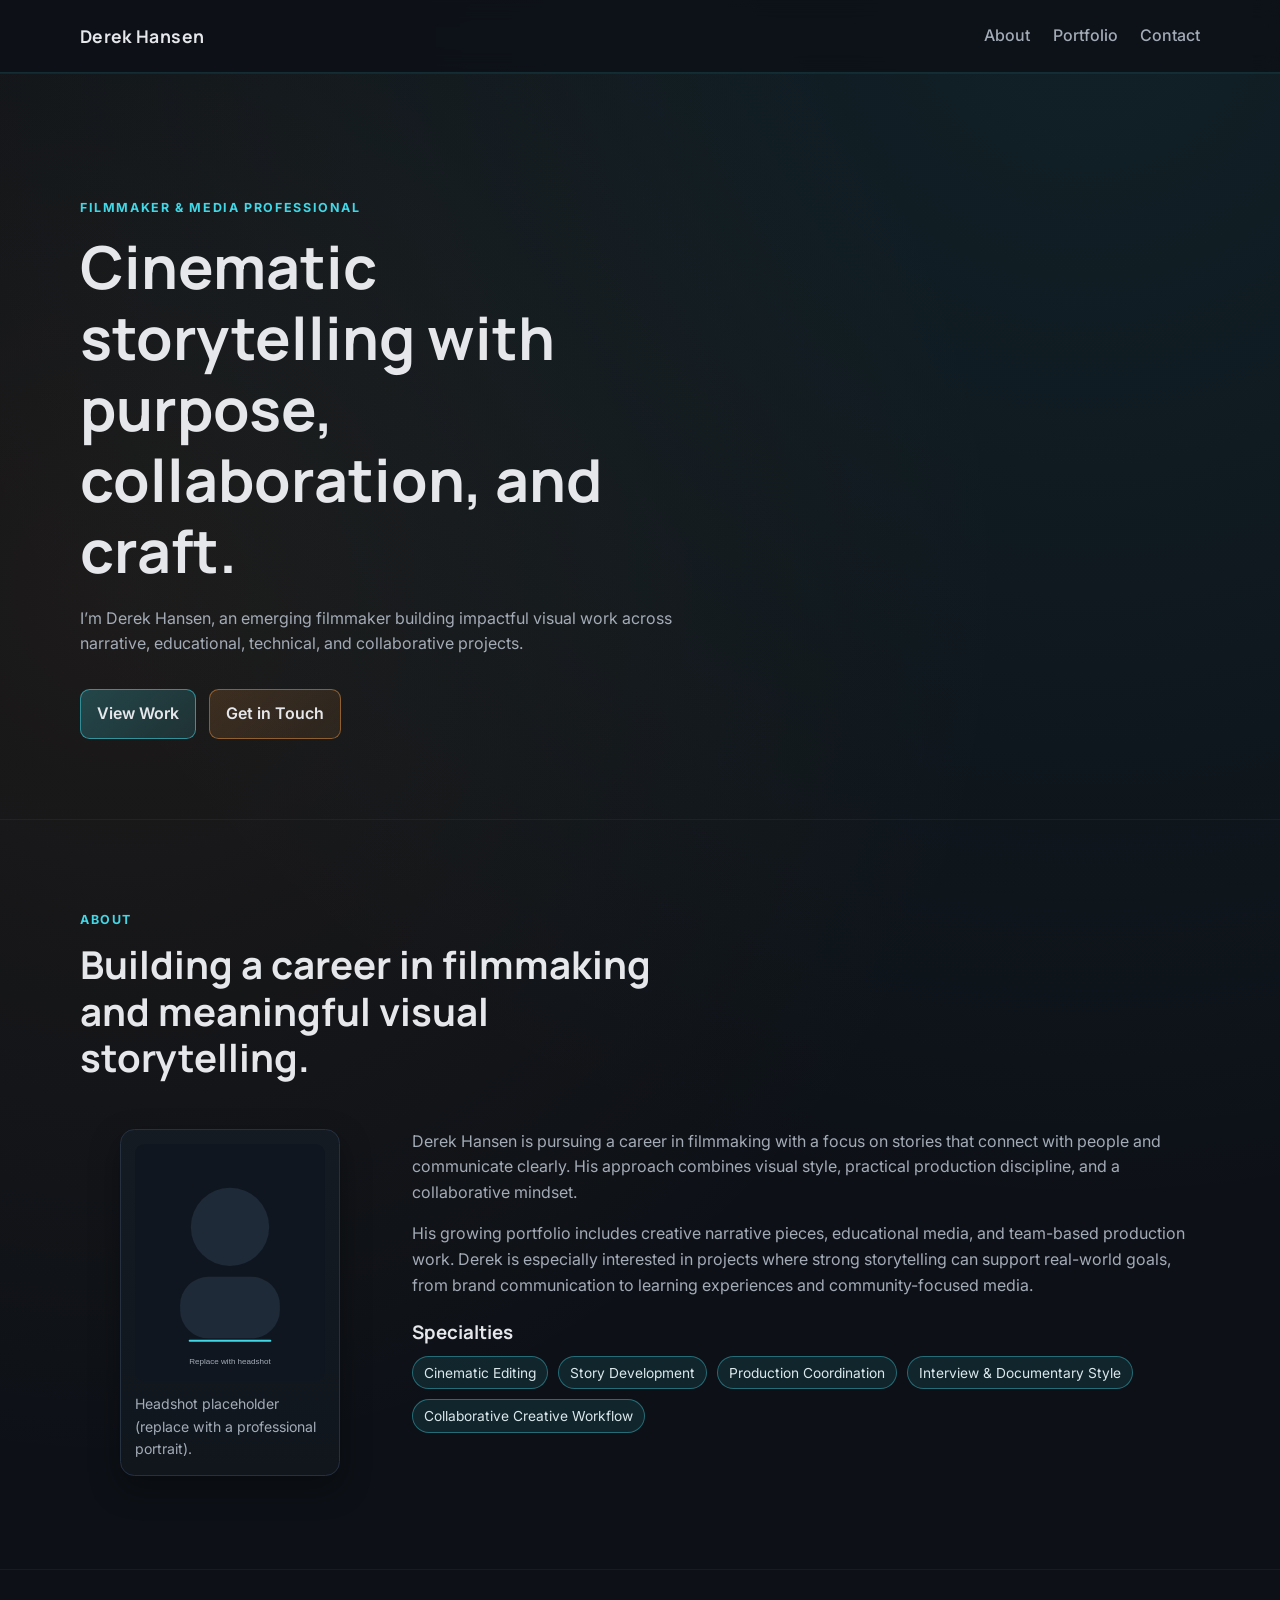
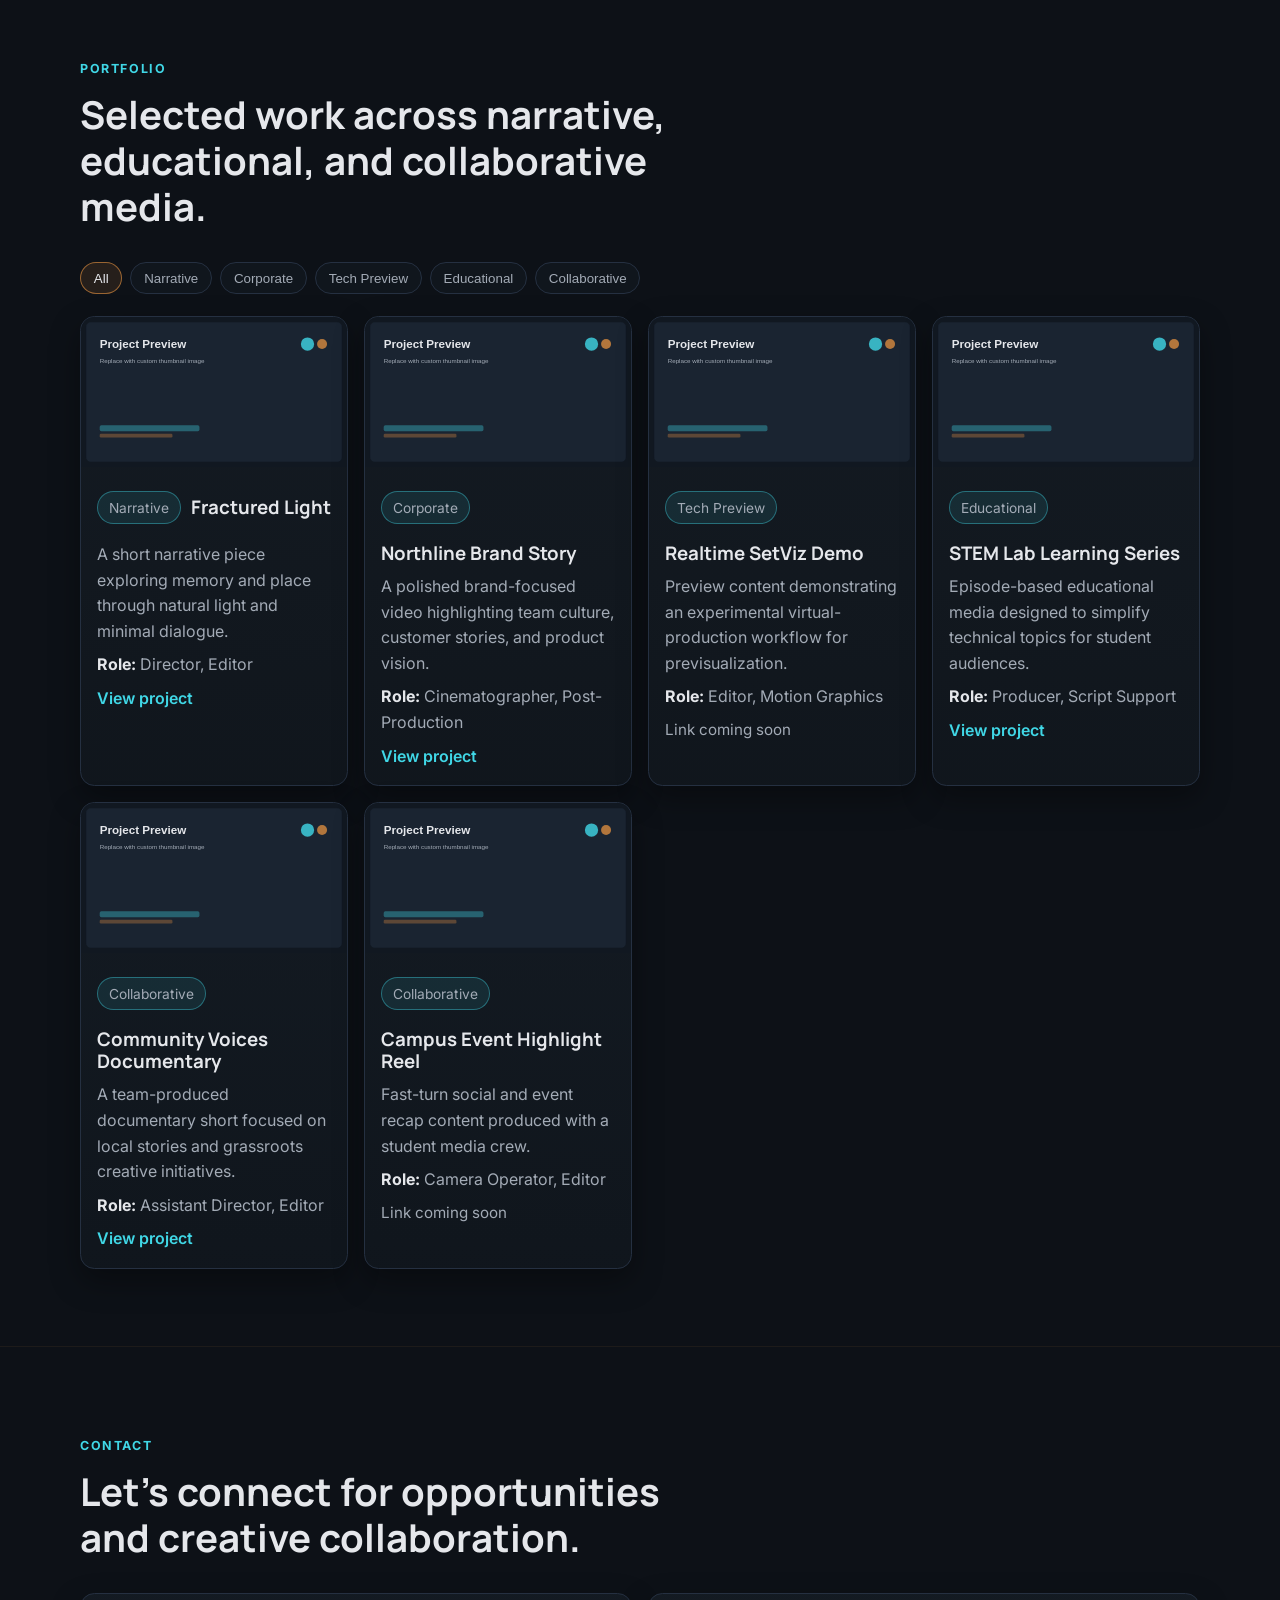
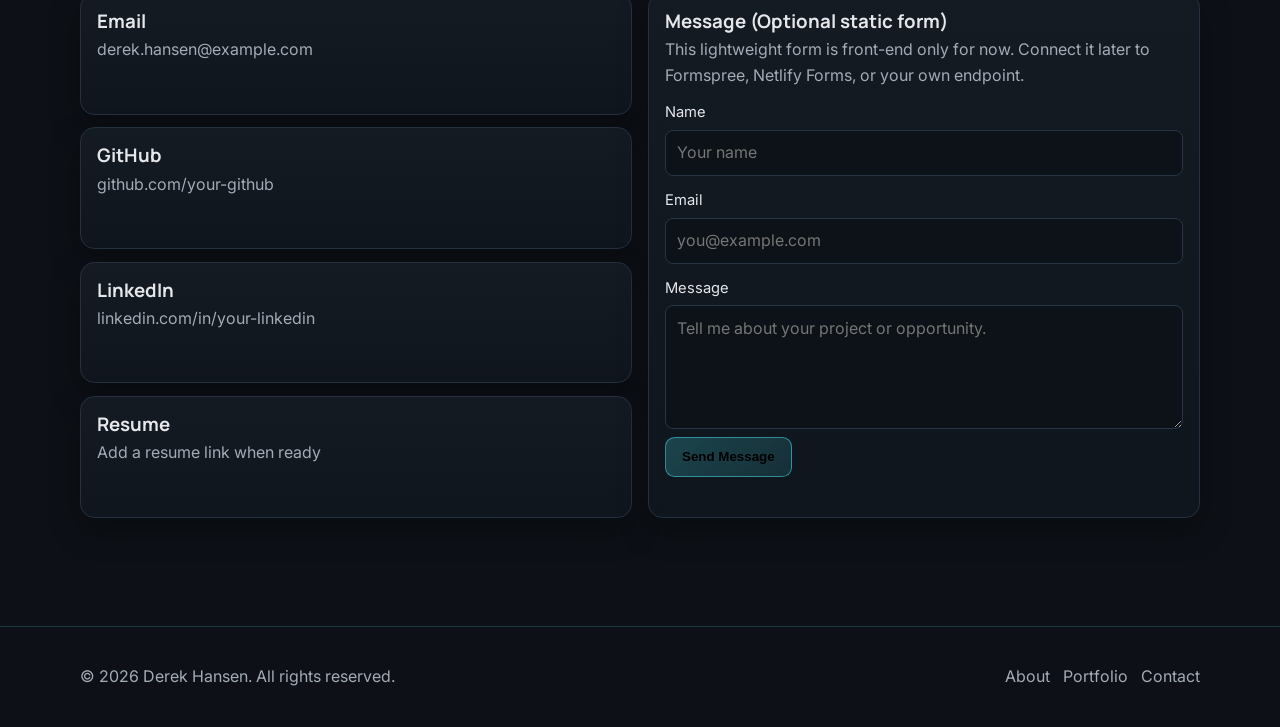
==== index.html @ 721d7e89 "Build first-version cinematic portfolio site for Derek Hansen" ====
<!DOCTYPE html>
<html lang="en">
  <head>
    <meta charset="UTF-8" />
    <meta name="viewport" content="width=device-width, initial-scale=1.0" />
    <meta
      name="description"
      content="Derek Hansen | Filmmaker portfolio featuring narrative, corporate, educational, and collaborative media projects."
    />
    <title>Derek Hansen | Portfolio</title>
    <link rel="preconnect" href="https://fonts.googleapis.com" />
    <link rel="preconnect" href="https://fonts.gstatic.com" crossorigin />
    <link
      href="https://fonts.googleapis.com/css2?family=Inter:wght@400;500;600;700&family=Manrope:wght@600;700;800&display=swap"
      rel="stylesheet"
    />
    <link rel="stylesheet" href="assets/css/styles.css" />
  </head>
  <body>
    <header class="site-header" id="top">
      <div class="container nav-wrap">
        <a href="#top" class="brand" aria-label="Derek Hansen home">Derek Hansen</a>
        <button class="nav-toggle" aria-expanded="false" aria-controls="site-nav" aria-label="Toggle menu">
          <span></span><span></span><span></span>
        </button>
        <nav id="site-nav" class="site-nav" aria-label="Main navigation">
          <a href="#about">About</a>
          <a href="#portfolio">Portfolio</a>
          <a href="#contact">Contact</a>
        </nav>
      </div>
    </header>

    <main>
      <section class="hero section-divider">
        <div class="container hero-content reveal">
          <p class="eyebrow">Filmmaker & Media Professional</p>
          <h1>Cinematic storytelling with purpose, collaboration, and craft.</h1>
          <p class="hero-copy">
            I’m Derek Hansen, an emerging filmmaker building impactful visual work across narrative, educational,
            technical, and collaborative projects.
          </p>
          <div class="hero-actions">
            <a href="#portfolio" class="btn btn-primary">View Work</a>
            <a href="#contact" class="btn btn-secondary">Get in Touch</a>
          </div>
        </div>
      </section>

      <section id="about" class="about section-divider">
        <div class="container reveal">
          <div class="section-heading">
            <p class="eyebrow">About</p>
            <h2>Building a career in filmmaking and meaningful visual storytelling.</h2>
          </div>

          <div class="about-grid">
            <figure class="profile-card">
              <img src="assets/images/derek-placeholder.svg" alt="Placeholder profile image for Derek Hansen" />
              <figcaption>Headshot placeholder (replace with a professional portrait).</figcaption>
            </figure>

            <div class="about-content">
              <p>
                Derek Hansen is pursuing a career in filmmaking with a focus on stories that connect with people and
                communicate clearly. His approach combines visual style, practical production discipline, and a
                collaborative mindset.
              </p>
              <p>
                His growing portfolio includes creative narrative pieces, educational media, and team-based production
                work. Derek is especially interested in projects where strong storytelling can support real-world goals,
                from brand communication to learning experiences and community-focused media.
              </p>

              <div class="skills-block">
                <h3>Specialties</h3>
                <ul class="skills-list">
                  <li>Cinematic Editing</li>
                  <li>Story Development</li>
                  <li>Production Coordination</li>
                  <li>Interview & Documentary Style</li>
                  <li>Collaborative Creative Workflow</li>
                </ul>
              </div>
            </div>
          </div>
        </div>
      </section>

      <section id="portfolio" class="portfolio section-divider">
        <div class="container reveal">
          <div class="section-heading">
            <p class="eyebrow">Portfolio</p>
            <h2>Selected work across narrative, educational, and collaborative media.</h2>
          </div>

          <div class="filter-bar" role="toolbar" aria-label="Portfolio filters">
            <button class="filter-btn is-active" data-filter="all">All</button>
            <button class="filter-btn" data-filter="Narrative">Narrative</button>
            <button class="filter-btn" data-filter="Corporate">Corporate</button>
            <button class="filter-btn" data-filter="Tech Preview">Tech Preview</button>
            <button class="filter-btn" data-filter="Educational">Educational</button>
            <button class="filter-btn" data-filter="Collaborative">Collaborative</button>
          </div>

          <div id="portfolio-grid" class="portfolio-grid" aria-live="polite"></div>
        </div>
      </section>

      <section id="contact" class="contact section-divider">
        <div class="container reveal">
          <div class="section-heading">
            <p class="eyebrow">Contact</p>
            <h2>Let’s connect for opportunities and creative collaboration.</h2>
          </div>

          <div class="contact-layout">
            <div class="contact-cards">
              <a href="mailto:derek.hansen@example.com" class="contact-card">
                <h3>Email</h3>
                <p>derek.hansen@example.com</p>
              </a>
              <a href="https://github.com/your-github" target="_blank" rel="noreferrer" class="contact-card">
                <h3>GitHub</h3>
                <p>github.com/your-github</p>
              </a>
              <a href="https://www.linkedin.com/in/your-linkedin" target="_blank" rel="noreferrer" class="contact-card">
                <h3>LinkedIn</h3>
                <p>linkedin.com/in/your-linkedin</p>
              </a>
              <a href="#" class="contact-card" aria-disabled="true">
                <h3>Resume</h3>
                <p>Add a resume link when ready</p>
              </a>
            </div>

            <form class="contact-form" id="contact-form" novalidate>
              <h3>Message (Optional static form)</h3>
              <p>
                This lightweight form is front-end only for now. Connect it later to Formspree, Netlify Forms, or your
                own endpoint.
              </p>

              <label for="name">Name</label>
              <input type="text" id="name" name="name" placeholder="Your name" />

              <label for="email">Email</label>
              <input type="email" id="email" name="email" placeholder="you@example.com" />

              <label for="message">Message</label>
              <textarea id="message" name="message" rows="4" placeholder="Tell me about your project or opportunity."></textarea>

              <button type="submit" class="btn btn-primary">Send Message</button>
              <p id="form-feedback" class="form-feedback" role="status" aria-live="polite"></p>
            </form>
          </div>
        </div>
      </section>
    </main>

    <footer class="site-footer">
      <div class="container footer-wrap">
        <p>© <span id="year"></span> Derek Hansen. All rights reserved.</p>
        <div class="footer-links">
          <a href="#about">About</a>
          <a href="#portfolio">Portfolio</a>
          <a href="#contact">Contact</a>
        </div>
      </div>
    </footer>

    <script src="assets/js/portfolio-data.js"></script>
    <script src="assets/js/main.js"></script>
  </body>
</html>
---- assets/css/styles.css ----
:root {
  --bg: #0d1117;
  --panel: #141b23;
  --panel-soft: #10161d;
  --text: #e5e7eb;
  --muted: #a3abb6;
  --cyan: #40d7e6;
  --orange: #d98b3f;
  --border: #253041;
  --shadow: 0 12px 30px rgba(0, 0, 0, 0.35);
}

* {
  box-sizing: border-box;
}

html {
  scroll-behavior: smooth;
}

body {
  margin: 0;
  font-family: Inter, system-ui, -apple-system, sans-serif;
  color: var(--text);
  background:
    radial-gradient(circle at 85% 0%, rgba(64, 215, 230, 0.08), transparent 30%),
    radial-gradient(circle at 10% 15%, rgba(217, 139, 63, 0.08), transparent 25%),
    var(--bg);
  line-height: 1.6;
}

a {
  color: inherit;
  text-decoration: none;
}

img {
  max-width: 100%;
  display: block;
}

.container {
  width: min(1120px, 92%);
  margin: 0 auto;
}

.site-header {
  position: sticky;
  top: 0;
  z-index: 999;
  background: rgba(13, 17, 23, 0.88);
  backdrop-filter: blur(10px);
  border-bottom: 1px solid rgba(64, 215, 230, 0.14);
}

.nav-wrap {
  min-height: 72px;
  display: flex;
  align-items: center;
  justify-content: space-between;
}

.brand {
  font-family: Manrope, Inter, sans-serif;
  font-size: 1.1rem;
  font-weight: 700;
  letter-spacing: 0.02em;
}

.site-nav {
  display: flex;
  gap: 1.4rem;
}

.site-nav a {
  color: var(--muted);
  font-weight: 500;
  transition: color 0.2s ease;
}

.site-nav a:hover,
.site-nav a:focus-visible {
  color: var(--cyan);
}

.nav-toggle {
  display: none;
  background: transparent;
  border: 0;
  padding: 0.2rem;
}

.nav-toggle span {
  display: block;
  width: 24px;
  height: 2px;
  background: var(--text);
  margin: 4px 0;
}

.section-divider {
  border-top: 1px solid rgba(217, 139, 63, 0.08);
}

.hero {
  padding: 7rem 0 5rem;
}

.eyebrow {
  text-transform: uppercase;
  letter-spacing: 0.13em;
  font-size: 0.78rem;
  color: var(--cyan);
  margin-bottom: 0.8rem;
  font-weight: 700;
}

h1,
h2,
h3 {
  font-family: Manrope, Inter, sans-serif;
  line-height: 1.2;
  margin: 0;
}

h1 {
  max-width: 16ch;
  font-size: clamp(2rem, 5.6vw, 3.7rem);
}

h2 {
  max-width: 24ch;
  font-size: clamp(1.6rem, 3.4vw, 2.4rem);
}

.hero-copy {
  color: var(--muted);
  max-width: 60ch;
  margin: 1.2rem 0 2rem;
}

.hero-actions,
.footer-links {
  display: flex;
  gap: 0.8rem;
  flex-wrap: wrap;
}

.btn {
  display: inline-flex;
  align-items: center;
  justify-content: center;
  padding: 0.72rem 1rem;
  border-radius: 0.6rem;
  border: 1px solid transparent;
  transition: transform 0.2s ease, background-color 0.2s ease;
  font-weight: 600;
}

.btn:hover {
  transform: translateY(-1px);
}

.btn-primary {
  background: linear-gradient(135deg, rgba(64, 215, 230, 0.24), rgba(64, 215, 230, 0.13));
  border-color: rgba(64, 215, 230, 0.55);
}

.btn-secondary {
  background: linear-gradient(135deg, rgba(217, 139, 63, 0.18), rgba(217, 139, 63, 0.1));
  border-color: rgba(217, 139, 63, 0.55);
}

section {
  padding: 4.8rem 0;
}

.section-heading {
  margin-bottom: 2rem;
}

.about-grid {
  display: grid;
  grid-template-columns: minmax(220px, 300px) 1fr;
  gap: 2rem;
}

.profile-card,
.portfolio-card,
.contact-card,
.contact-form {
  background: linear-gradient(180deg, rgba(20, 27, 35, 0.95), rgba(16, 22, 29, 0.95));
  border: 1px solid var(--border);
  border-radius: 0.9rem;
  box-shadow: var(--shadow);
}

.profile-card {
  padding: 0.9rem;
}

.profile-card img {
  border-radius: 0.6rem;
}

.profile-card figcaption {
  color: var(--muted);
  font-size: 0.88rem;
  margin-top: 0.8rem;
}

.about-content p {
  color: var(--muted);
}

.skills-block {
  margin-top: 1.4rem;
}

.skills-list {
  list-style: none;
  padding: 0;
  margin: 0.8rem 0 0;
  display: flex;
  flex-wrap: wrap;
  gap: 0.6rem;
}

.skills-list li,
.category-tag {
  font-size: 0.86rem;
  color: #dbe8eb;
  border: 1px solid rgba(64, 215, 230, 0.4);
  background: rgba(64, 215, 230, 0.1);
  border-radius: 999px;
  padding: 0.3rem 0.7rem;
}

.filter-bar {
  margin: 1.2rem 0 1.4rem;
  display: flex;
  gap: 0.5rem;
  flex-wrap: wrap;
}

.filter-btn {
  border: 1px solid var(--border);
  background: var(--panel-soft);
  color: var(--muted);
  border-radius: 999px;
  padding: 0.45rem 0.8rem;
  cursor: pointer;
}

.filter-btn.is-active,
.filter-btn:hover {
  color: var(--text);
  border-color: rgba(217, 139, 63, 0.65);
  background: rgba(217, 139, 63, 0.12);
}

.portfolio-grid {
  display: grid;
  grid-template-columns: repeat(auto-fit, minmax(250px, 1fr));
  gap: 1rem;
}

.portfolio-card {
  overflow: hidden;
  transition: border-color 0.2s ease, transform 0.2s ease;
}

.portfolio-card:hover {
  border-color: rgba(64, 215, 230, 0.55);
  transform: translateY(-3px);
}

.card-content {
  padding: 1rem;
}

.card-top {
  display: flex;
  gap: 0.6rem;
  align-items: center;
  flex-wrap: wrap;
  margin-bottom: 0.6rem;
}

.card-content p {
  color: var(--muted);
  margin: 0.5rem 0;
}

.roles strong {
  color: var(--text);
}

.card-link {
  color: var(--cyan);
  font-weight: 600;
}

.card-link:hover {
  color: var(--orange);
}

.muted {
  color: #8f98a5;
  font-size: 0.95rem;
}

.contact-layout {
  display: grid;
  grid-template-columns: 1fr 1fr;
  gap: 1rem;
}

.contact-cards {
  display: grid;
  gap: 0.8rem;
}

.contact-card {
  padding: 1rem;
}

.contact-card:hover {
  border-color: rgba(64, 215, 230, 0.45);
}

.contact-card p,
.contact-form p {
  margin: 0.3rem 0 0;
  color: var(--muted);
}

.contact-form {
  padding: 1rem;
}

label {
  display: block;
  margin-top: 0.8rem;
  font-size: 0.92rem;
}

input,
textarea {
  width: 100%;
  background: #0c1218;
  border: 1px solid #283446;
  color: var(--text);
  border-radius: 0.5rem;
  padding: 0.6rem 0.7rem;
  margin-top: 0.3rem;
  font: inherit;
}

input:focus,
textarea:focus {
  outline: 2px solid rgba(64, 215, 230, 0.45);
  border-color: transparent;
}

.form-feedback {
  color: var(--cyan);
  margin-top: 0.8rem;
  min-height: 1.2rem;
}

.site-footer {
  border-top: 1px solid rgba(64, 215, 230, 0.2);
  padding: 1.3rem 0;
  margin-top: 2rem;
}

.footer-wrap {
  display: flex;
  justify-content: space-between;
  gap: 1rem;
  align-items: center;
  flex-wrap: wrap;
}

.footer-wrap p,
.footer-links a {
  color: var(--muted);
}

.footer-links a:hover {
  color: var(--orange);
}

.reveal {
  opacity: 0;
  transform: translateY(10px);
  transition: opacity 0.6s ease, transform 0.6s ease;
}

.reveal.is-visible {
  opacity: 1;
  transform: translateY(0);
}

@media (max-width: 860px) {
  .about-grid,
  .contact-layout {
    grid-template-columns: 1fr;
  }

  .site-nav {
    position: absolute;
    top: 72px;
    right: 0;
    width: min(240px, 72vw);
    background: rgba(16, 22, 29, 0.98);
    border-left: 1px solid var(--border);
    border-bottom: 1px solid var(--border);
    padding: 1rem;
    flex-direction: column;
    transform: scaleY(0);
    transform-origin: top;
    opacity: 0;
    pointer-events: none;
    transition: transform 0.2s ease, opacity 0.2s ease;
  }

  .site-nav.open {
    transform: scaleY(1);
    opacity: 1;
    pointer-events: auto;
  }

  .nav-toggle {
    display: block;
  }
}
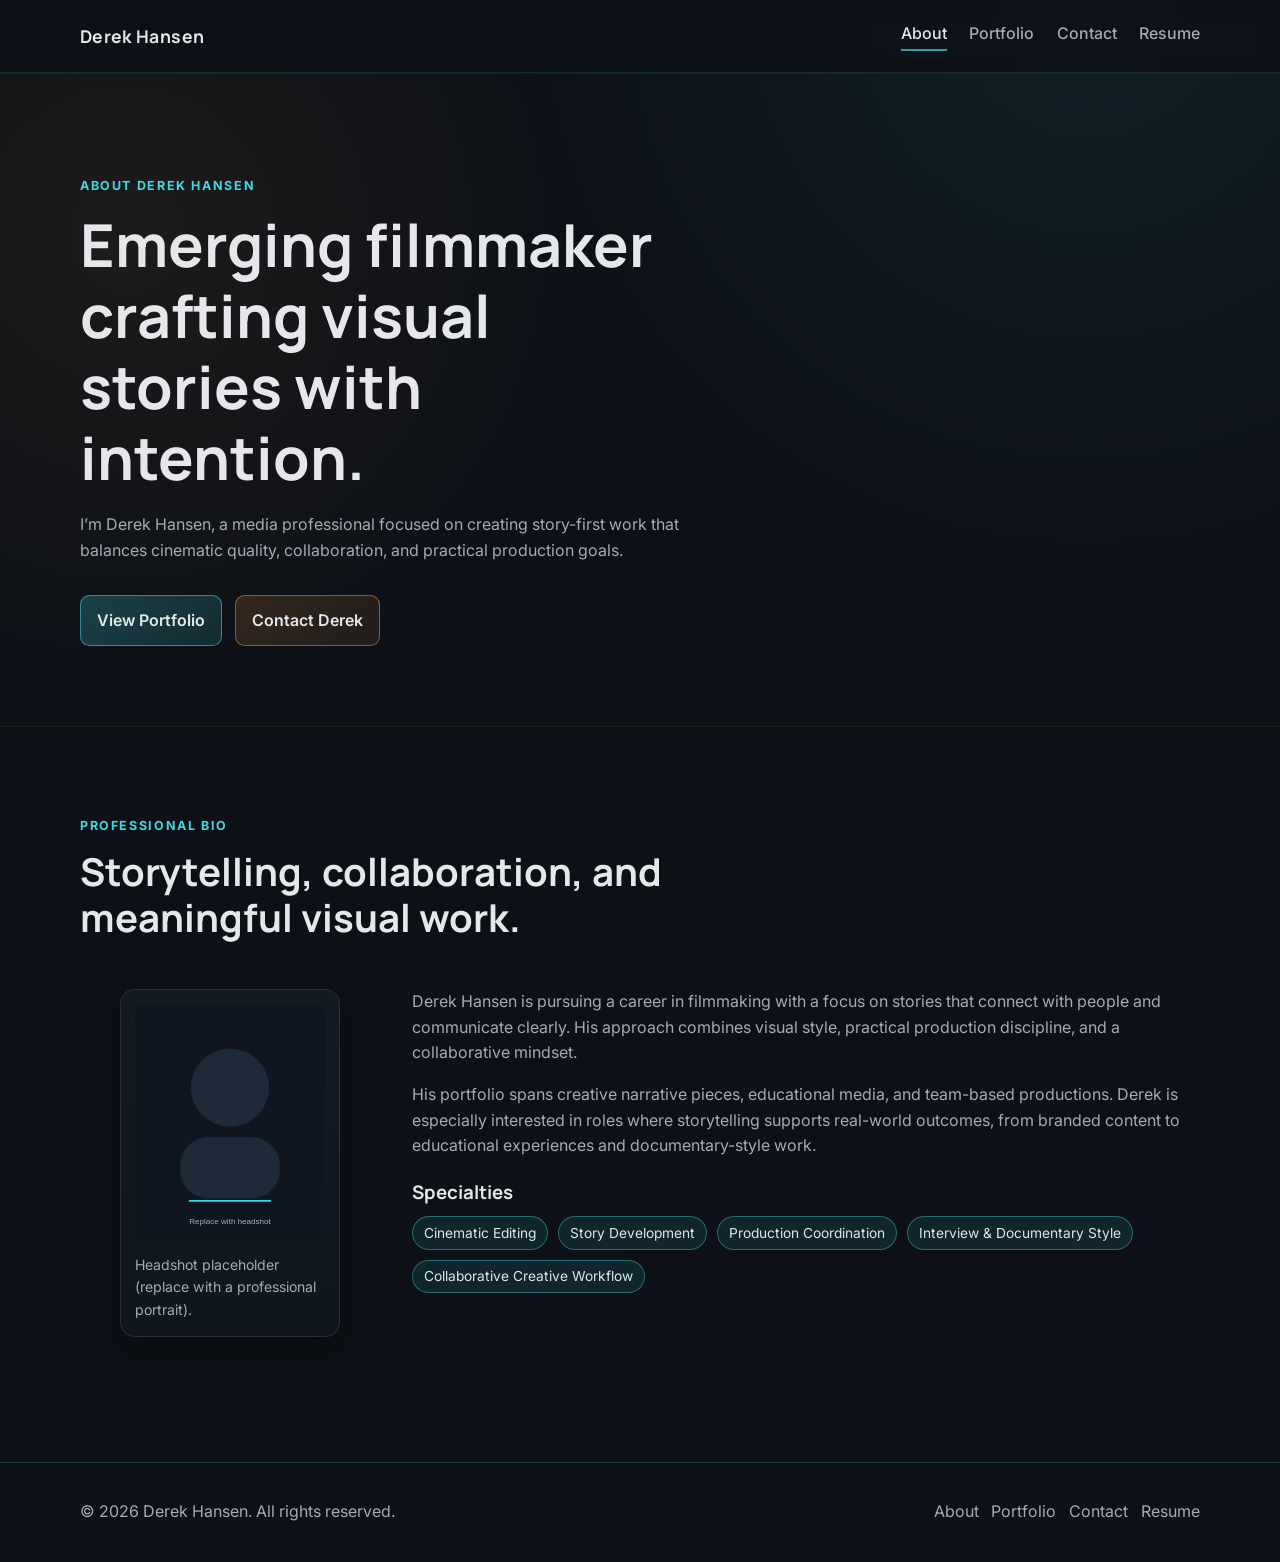
==== commit 2816d0c0: "Convert portfolio into four-page site with dedicated resume page" ====
--- a/index.html
+++ b/index.html
@@ -5,9 +5,9 @@
     <meta name="viewport" content="width=device-width, initial-scale=1.0" />
     <meta
       name="description"
-      content="Derek Hansen | Filmmaker portfolio featuring narrative, corporate, educational, and collaborative media projects."
+      content="About Derek Hansen, an emerging filmmaker focused on collaborative storytelling and meaningful visual work."
     />
-    <title>Derek Hansen | Portfolio</title>
+    <title>Derek Hansen | About</title>
     <link rel="preconnect" href="https://fonts.googleapis.com" />
     <link rel="preconnect" href="https://fonts.gstatic.com" crossorigin />
     <link
@@ -16,42 +16,43 @@
     />
     <link rel="stylesheet" href="assets/css/styles.css" />
   </head>
-  <body>
+  <body data-page="about">
     <header class="site-header" id="top">
       <div class="container nav-wrap">
-        <a href="#top" class="brand" aria-label="Derek Hansen home">Derek Hansen</a>
+        <a href="index.html" class="brand" aria-label="Derek Hansen home">Derek Hansen</a>
         <button class="nav-toggle" aria-expanded="false" aria-controls="site-nav" aria-label="Toggle menu">
           <span></span><span></span><span></span>
         </button>
         <nav id="site-nav" class="site-nav" aria-label="Main navigation">
-          <a href="#about">About</a>
-          <a href="#portfolio">Portfolio</a>
-          <a href="#contact">Contact</a>
+          <a href="index.html" data-nav="about">About</a>
+          <a href="portfolio.html" data-nav="portfolio">Portfolio</a>
+          <a href="contact.html" data-nav="contact">Contact</a>
+          <a href="resume.html" data-nav="resume">Resume</a>
         </nav>
       </div>
     </header>
 
     <main>
-      <section class="hero section-divider">
+      <section class="hero section-divider page-hero">
         <div class="container hero-content reveal">
-          <p class="eyebrow">Filmmaker & Media Professional</p>
-          <h1>Cinematic storytelling with purpose, collaboration, and craft.</h1>
+          <p class="eyebrow">About Derek Hansen</p>
+          <h1>Emerging filmmaker crafting visual stories with intention.</h1>
           <p class="hero-copy">
-            I’m Derek Hansen, an emerging filmmaker building impactful visual work across narrative, educational,
-            technical, and collaborative projects.
+            I’m Derek Hansen, a media professional focused on creating story-first work that balances cinematic quality,
+            collaboration, and practical production goals.
           </p>
           <div class="hero-actions">
-            <a href="#portfolio" class="btn btn-primary">View Work</a>
-            <a href="#contact" class="btn btn-secondary">Get in Touch</a>
+            <a href="portfolio.html" class="btn btn-primary">View Portfolio</a>
+            <a href="contact.html" class="btn btn-secondary">Contact Derek</a>
           </div>
         </div>
       </section>
 
-      <section id="about" class="about section-divider">
+      <section class="about section-divider">
         <div class="container reveal">
           <div class="section-heading">
-            <p class="eyebrow">About</p>
-            <h2>Building a career in filmmaking and meaningful visual storytelling.</h2>
+            <p class="eyebrow">Professional Bio</p>
+            <h2>Storytelling, collaboration, and meaningful visual work.</h2>
           </div>
 
           <div class="about-grid">
@@ -67,9 +68,9 @@
                 collaborative mindset.
               </p>
               <p>
-                His growing portfolio includes creative narrative pieces, educational media, and team-based production
-                work. Derek is especially interested in projects where strong storytelling can support real-world goals,
-                from brand communication to learning experiences and community-focused media.
+                His portfolio spans creative narrative pieces, educational media, and team-based productions. Derek is
+                especially interested in roles where storytelling supports real-world outcomes, from branded content to
+                educational experiences and documentary-style work.
               </p>
 
               <div class="skills-block">
@@ -86,85 +87,16 @@
           </div>
         </div>
       </section>
-
-      <section id="portfolio" class="portfolio section-divider">
-        <div class="container reveal">
-          <div class="section-heading">
-            <p class="eyebrow">Portfolio</p>
-            <h2>Selected work across narrative, educational, and collaborative media.</h2>
-          </div>
-
-          <div class="filter-bar" role="toolbar" aria-label="Portfolio filters">
-            <button class="filter-btn is-active" data-filter="all">All</button>
-            <button class="filter-btn" data-filter="Narrative">Narrative</button>
-            <button class="filter-btn" data-filter="Corporate">Corporate</button>
-            <button class="filter-btn" data-filter="Tech Preview">Tech Preview</button>
-            <button class="filter-btn" data-filter="Educational">Educational</button>
-            <button class="filter-btn" data-filter="Collaborative">Collaborative</button>
-          </div>
-
-          <div id="portfolio-grid" class="portfolio-grid" aria-live="polite"></div>
-        </div>
-      </section>
-
-      <section id="contact" class="contact section-divider">
-        <div class="container reveal">
-          <div class="section-heading">
-            <p class="eyebrow">Contact</p>
-            <h2>Let’s connect for opportunities and creative collaboration.</h2>
-          </div>
-
-          <div class="contact-layout">
-            <div class="contact-cards">
-              <a href="mailto:derek.hansen@example.com" class="contact-card">
-                <h3>Email</h3>
-                <p>derek.hansen@example.com</p>
-              </a>
-              <a href="https://github.com/your-github" target="_blank" rel="noreferrer" class="contact-card">
-                <h3>GitHub</h3>
-                <p>github.com/your-github</p>
-              </a>
-              <a href="https://www.linkedin.com/in/your-linkedin" target="_blank" rel="noreferrer" class="contact-card">
-                <h3>LinkedIn</h3>
-                <p>linkedin.com/in/your-linkedin</p>
-              </a>
-              <a href="#" class="contact-card" aria-disabled="true">
-                <h3>Resume</h3>
-                <p>Add a resume link when ready</p>
-              </a>
-            </div>
-
-            <form class="contact-form" id="contact-form" novalidate>
-              <h3>Message (Optional static form)</h3>
-              <p>
-                This lightweight form is front-end only for now. Connect it later to Formspree, Netlify Forms, or your
-                own endpoint.
-              </p>
-
-              <label for="name">Name</label>
-              <input type="text" id="name" name="name" placeholder="Your name" />
-
-              <label for="email">Email</label>
-              <input type="email" id="email" name="email" placeholder="you@example.com" />
-
-              <label for="message">Message</label>
-              <textarea id="message" name="message" rows="4" placeholder="Tell me about your project or opportunity."></textarea>
-
-              <button type="submit" class="btn btn-primary">Send Message</button>
-              <p id="form-feedback" class="form-feedback" role="status" aria-live="polite"></p>
-            </form>
-          </div>
-        </div>
-      </section>
     </main>
 
     <footer class="site-footer">
       <div class="container footer-wrap">
         <p>© <span id="year"></span> Derek Hansen. All rights reserved.</p>
         <div class="footer-links">
-          <a href="#about">About</a>
-          <a href="#portfolio">Portfolio</a>
-          <a href="#contact">Contact</a>
+          <a href="index.html">About</a>
+          <a href="portfolio.html">Portfolio</a>
+          <a href="contact.html">Contact</a>
+          <a href="resume.html">Resume</a>
         </div>
       </div>
     </footer>
--- a/assets/css/styles.css
+++ b/assets/css/styles.css
@@ -436,3 +436,62 @@
     display: block;
   }
 }
+
+.site-nav a.is-current {
+  color: var(--text);
+  border-bottom: 2px solid rgba(64, 215, 230, 0.7);
+  padding-bottom: 0.2rem;
+}
+
+.page-hero {
+  padding-top: 5.6rem;
+}
+
+.compact-hero {
+  padding-bottom: 2.4rem;
+}
+
+.resume-grid {
+  display: grid;
+  grid-template-columns: 1.2fr 1fr;
+  gap: 1rem;
+}
+
+.resume-panel {
+  background: linear-gradient(180deg, rgba(20, 27, 35, 0.95), rgba(16, 22, 29, 0.95));
+  border: 1px solid var(--border);
+  border-radius: 0.9rem;
+  box-shadow: var(--shadow);
+  padding: 1rem;
+}
+
+.timeline-item {
+  border-top: 1px solid rgba(64, 215, 230, 0.15);
+  margin-top: 1rem;
+  padding-top: 1rem;
+}
+
+.timeline-item h4 {
+  margin: 0;
+  font-family: Manrope, Inter, sans-serif;
+}
+
+.pdf-frame-wrap {
+  margin-top: 0.8rem;
+  border: 1px solid #2c3a4c;
+  border-radius: 0.6rem;
+  overflow: hidden;
+  background: #0c1218;
+}
+
+.pdf-frame {
+  width: 100%;
+  min-height: 540px;
+  border: 0;
+}
+
+@media (max-width: 860px) {
+  .resume-grid {
+    grid-template-columns: 1fr;
+  }
+}
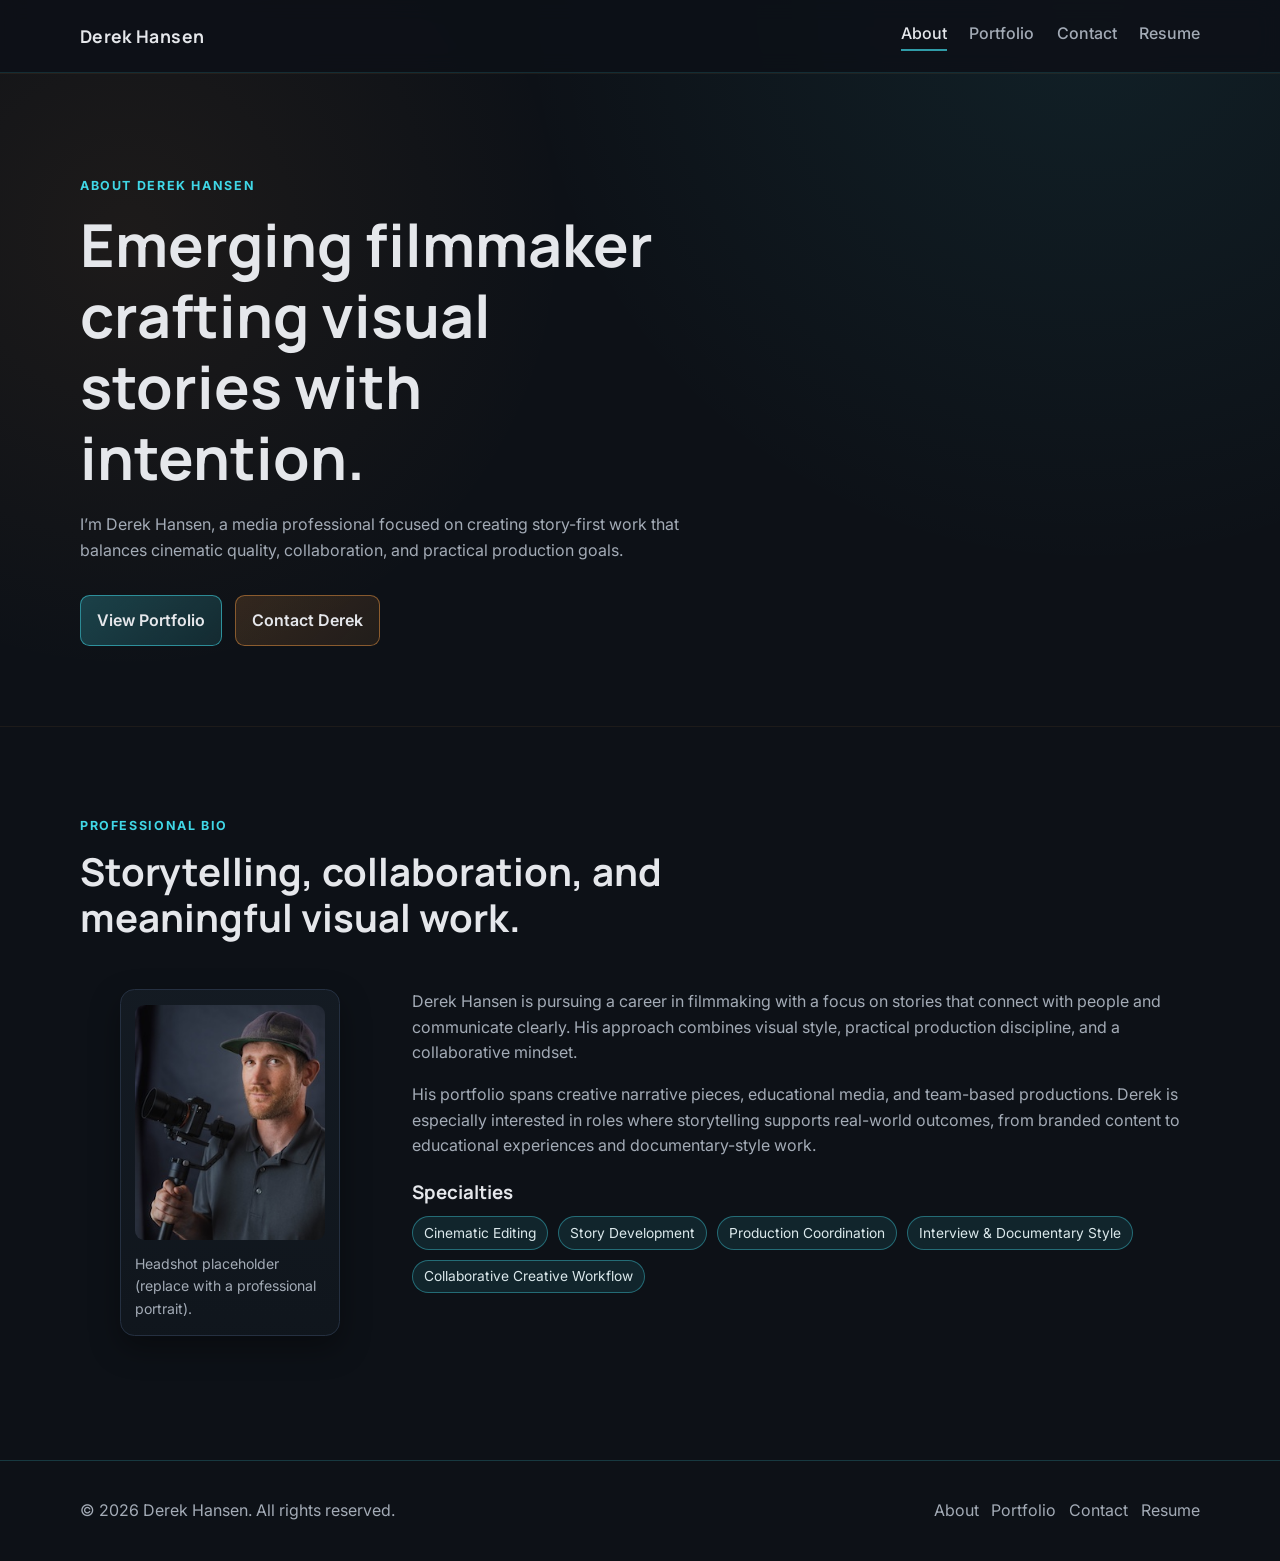
==== commit 1f19196e: "headshot" ====
--- a/index.html
+++ b/index.html
@@ -57,7 +57,7 @@
 
           <div class="about-grid">
             <figure class="profile-card">
-              <img src="assets/images/derek-placeholder.svg" alt="Placeholder profile image for Derek Hansen" />
+              <img src="assets/images/Derek.png" alt="Placeholder profile image for Derek Hansen" />
               <figcaption>Headshot placeholder (replace with a professional portrait).</figcaption>
             </figure>
 
--- a/assets/css/styles.css
+++ b/assets/css/styles.css
@@ -261,7 +261,12 @@
 
 .portfolio-grid {
   display: grid;
-  grid-template-columns: repeat(auto-fit, minmax(250px, 1fr));
+  grid-template-columns: 1fr;
+  gap: 1.1rem;
+}
+
+.portfolio-grid.is-all {
+  grid-template-columns: repeat(4, minmax(0, 1fr));
   gap: 1rem;
 }
 
@@ -275,16 +280,64 @@
   transform: translateY(-3px);
 }
 
+.portfolio-grid.is-all .portfolio-card.is-expandable {
+  cursor: pointer;
+}
+
 .card-content {
   padding: 1rem;
 }
 
+
+.card-media {
+  width: 100%;
+  display: block;
+}
+
+.media-frame {
+  position: relative;
+  aspect-ratio: 16 / 9;
+  background: #0b1016;
+}
+
+.media-frame iframe,
+.media-frame video {
+  width: 100%;
+  height: 100%;
+  border: 0;
+  display: block;
+  object-fit: cover;
+}
+
+.media-preview video,
+.media-preview iframe {
+  pointer-events: none;
+}
+
+.media-preview-note {
+  position: absolute;
+  right: 0.55rem;
+  bottom: 0.55rem;
+  color: #e9f9fb;
+  font-size: 0.76rem;
+  font-weight: 600;
+  background: rgba(7, 12, 18, 0.8);
+  border: 1px solid rgba(64, 215, 230, 0.38);
+  border-radius: 999px;
+  padding: 0.18rem 0.52rem;
+}
+
+
 .card-top {
+  display: grid;
+  gap: 0.7rem;
+  margin-bottom: 0.6rem;
+}
+
+.category-tags {
   display: flex;
-  gap: 0.6rem;
-  align-items: center;
   flex-wrap: wrap;
-  margin-bottom: 0.6rem;
+  gap: 0.45rem;
 }
 
 .card-content p {
@@ -308,6 +361,75 @@
 .muted {
   color: #8f98a5;
   font-size: 0.95rem;
+}
+
+body.modal-open {
+  overflow: hidden;
+}
+
+.portfolio-modal[hidden] {
+  display: none;
+}
+
+.portfolio-modal {
+  position: fixed;
+  inset: 0;
+  z-index: 1100;
+  display: grid;
+  place-items: center;
+  padding: 1rem;
+}
+
+.portfolio-modal__backdrop {
+  position: absolute;
+  inset: 0;
+  background: rgba(5, 10, 16, 0.8);
+  backdrop-filter: blur(2px);
+}
+
+.portfolio-modal__dialog {
+  position: relative;
+  z-index: 1;
+  width: min(900px, 96vw);
+  max-height: 90vh;
+  overflow: auto;
+  border: 1px solid rgba(64, 215, 230, 0.35);
+  border-radius: 0.9rem;
+  box-shadow: var(--shadow);
+  background: linear-gradient(180deg, rgba(20, 27, 35, 0.99), rgba(16, 22, 29, 0.99));
+}
+
+.portfolio-modal__media .media-frame {
+  border-bottom: 1px solid var(--border);
+}
+
+.portfolio-modal__content {
+  padding: 1rem 1rem 1.3rem;
+}
+
+.portfolio-modal__content h2 {
+  margin: 0.5rem 0 0.2rem;
+}
+
+.portfolio-modal__content p {
+  color: var(--muted);
+  margin: 0.6rem 0;
+}
+
+.portfolio-modal__close {
+  position: sticky;
+  top: 0.5rem;
+  float: right;
+  margin: 0.5rem 0.5rem 0 0;
+  width: 2.2rem;
+  height: 2.2rem;
+  border-radius: 999px;
+  border: 1px solid rgba(64, 215, 230, 0.4);
+  background: rgba(12, 18, 24, 0.92);
+  color: var(--text);
+  font-size: 1.5rem;
+  line-height: 1;
+  cursor: pointer;
 }
 
 .contact-layout {
@@ -407,6 +529,10 @@
   .about-grid,
   .contact-layout {
     grid-template-columns: 1fr;
+  }
+
+  .portfolio-grid.is-all {
+    grid-template-columns: repeat(2, minmax(0, 1fr));
   }
 
   .site-nav {
@@ -451,47 +577,128 @@
   padding-bottom: 2.4rem;
 }
 
-.resume-grid {
+.resume-layout-wrap {
+  padding-top: 2.8rem;
+}
+
+.resume-page {
+  padding: 0;
+}
+
+.resume-container {
+  background: linear-gradient(180deg, rgba(20, 27, 35, 0.96), rgba(16, 22, 29, 0.96));
+  border: 1px solid var(--border);
+  border-radius: 1rem;
+  box-shadow: var(--shadow);
+  padding: clamp(1.25rem, 2.8vw, 2.2rem);
+}
+
+.resume-header {
+  border-bottom: 1px solid rgba(64, 215, 230, 0.28);
+  padding-bottom: 1rem;
+  margin-bottom: 1.2rem;
+}
+
+.resume-header h1 {
+  max-width: none;
+  font-size: clamp(1.8rem, 4vw, 2.6rem);
+}
+
+.resume-contact {
+  margin: 0.7rem 0 0;
+  display: flex;
+  flex-wrap: wrap;
+  gap: 0.45rem 1.1rem;
+  color: var(--muted);
+  font-size: 0.95rem;
+}
+
+.resume-contact a {
+  color: var(--text);
+}
+
+.resume-contact a:hover,
+.resume-contact a:focus-visible {
+  color: var(--cyan);
+}
+
+.resume-section {
+  padding: 0;
+  margin-top: 1.25rem;
+}
+
+.resume-section + .resume-section {
+  border-top: 1px solid rgba(217, 139, 63, 0.2);
+  padding-top: 1.2rem;
+}
+
+.resume-section h2 {
+  max-width: none;
+  font-size: clamp(1.2rem, 2vw, 1.55rem);
+  margin-bottom: 0.7rem;
+}
+
+.resume-subheading {
+  margin-top: 1.2rem;
+}
+
+.resume-section p,
+.resume-section li {
+  color: #d2d9e3;
+}
+
+.resume-item {
+  padding: 0.9rem 0;
+}
+
+.resume-item + .resume-item {
+  border-top: 1px solid rgba(64, 215, 230, 0.14);
+}
+
+.resume-item h3 {
+  font-size: 1.03rem;
+  color: var(--text);
+}
+
+.resume-meta {
+  margin: 0.2rem 0 0.45rem;
+  color: var(--orange);
+  font-size: 0.92rem;
+}
+
+.resume-item ul,
+.resume-list {
+  margin: 0;
+  padding-left: 1.1rem;
+}
+
+.resume-item li + li,
+.resume-list li + li {
+  margin-top: 0.24rem;
+}
+
+.resume-two-col {
   display: grid;
-  grid-template-columns: 1.2fr 1fr;
-  gap: 1rem;
-}
-
-.resume-panel {
-  background: linear-gradient(180deg, rgba(20, 27, 35, 0.95), rgba(16, 22, 29, 0.95));
-  border: 1px solid var(--border);
-  border-radius: 0.9rem;
-  box-shadow: var(--shadow);
-  padding: 1rem;
-}
-
-.timeline-item {
-  border-top: 1px solid rgba(64, 215, 230, 0.15);
-  margin-top: 1rem;
-  padding-top: 1rem;
-}
-
-.timeline-item h4 {
-  margin: 0;
-  font-family: Manrope, Inter, sans-serif;
-}
-
-.pdf-frame-wrap {
-  margin-top: 0.8rem;
-  border: 1px solid #2c3a4c;
-  border-radius: 0.6rem;
-  overflow: hidden;
-  background: #0c1218;
-}
-
-.pdf-frame {
-  width: 100%;
-  min-height: 540px;
-  border: 0;
+  grid-template-columns: 1fr 1fr;
+  gap: 1.2rem;
+}
+
+.resume-list ul {
+  margin-top: 0.45rem;
 }
 
 @media (max-width: 860px) {
-  .resume-grid {
+  .resume-two-col {
     grid-template-columns: 1fr;
   }
-}
+
+  .resume-contact {
+    font-size: 0.9rem;
+  }
+}
+
+@media (max-width: 560px) {
+  .portfolio-grid.is-all {
+    grid-template-columns: 1fr;
+  }
+}
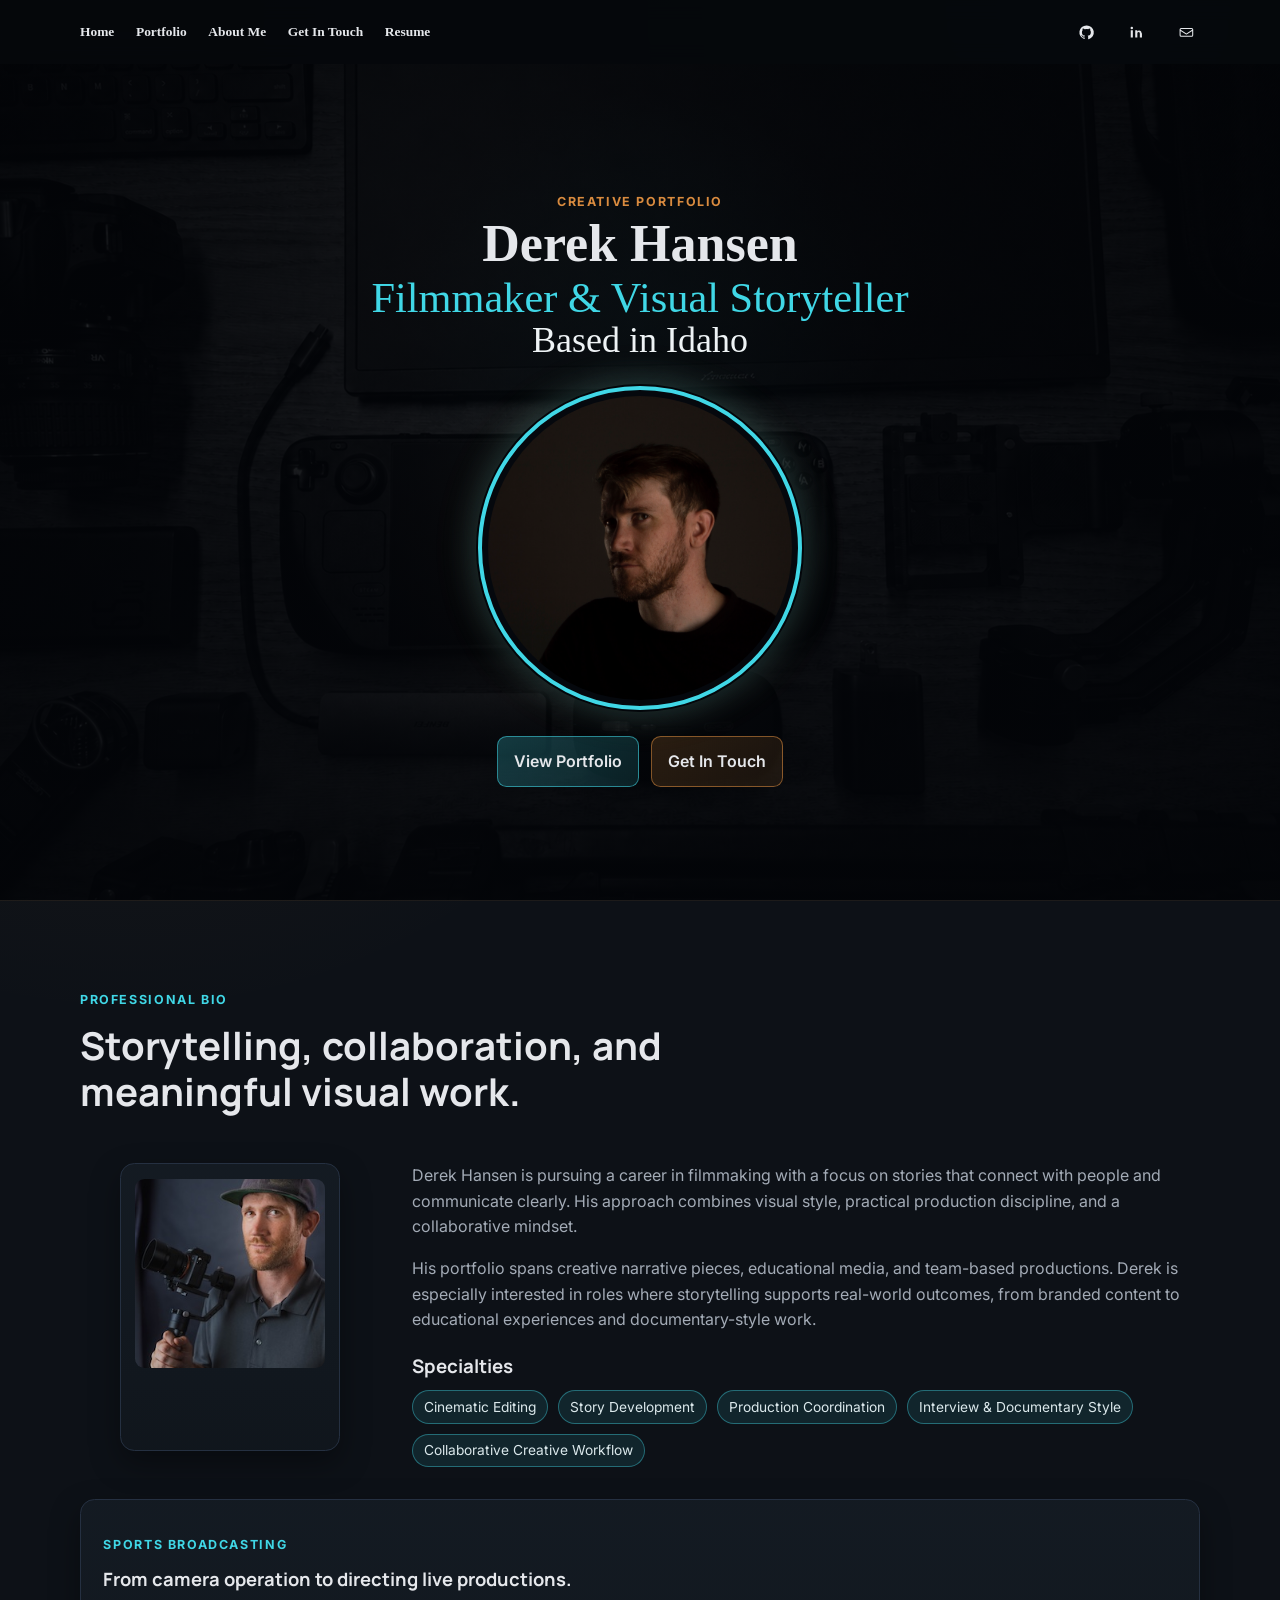
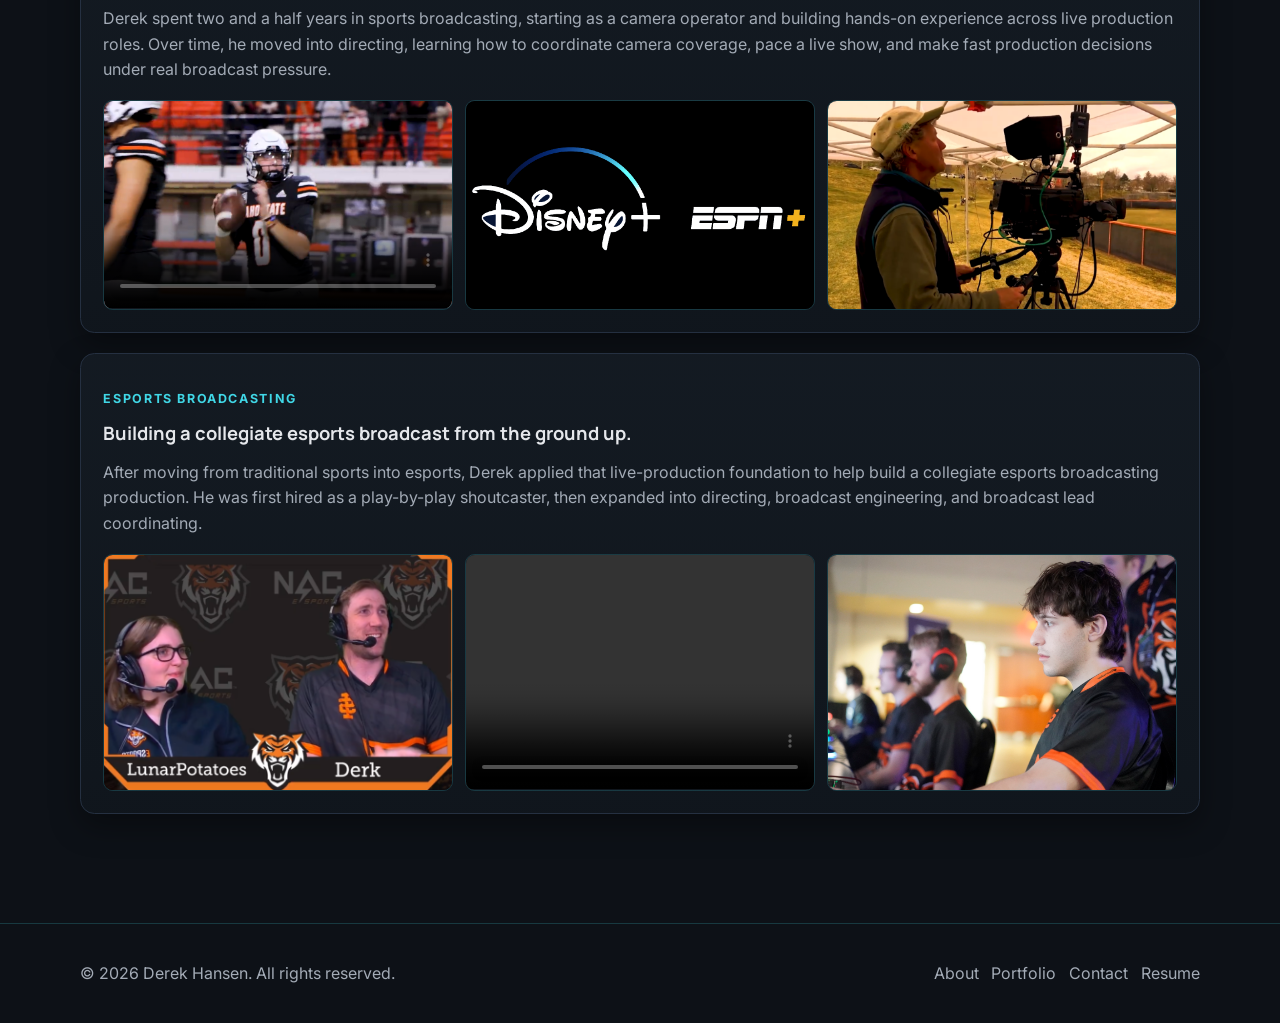
==== commit a56fd013: "Update portfolio homepage and media" ====
--- a/index.html
+++ b/index.html
@@ -17,9 +17,15 @@
     <link rel="stylesheet" href="assets/css/styles.css" />
   </head>
   <body data-page="about">
-    <header class="site-header" id="top">
-      <div class="container nav-wrap">
-        <a href="index.html" class="brand" aria-label="Derek Hansen home">Derek Hansen</a>
+    <header class="site-header home-header" id="top">
+      <div class="container nav-wrap home-nav-wrap">
+        <nav class="home-quick-nav" aria-label="Featured navigation">
+          <a href="index.html">Home</a>
+          <a href="portfolio.html">Portfolio</a>
+          <a href="#about">About Me</a>
+          <a href="contact.html">Get In Touch</a>
+          <a href="resume.html">Resume</a>
+        </nav>
         <button class="nav-toggle" aria-expanded="false" aria-controls="site-nav" aria-label="Toggle menu">
           <span></span><span></span><span></span>
         </button>
@@ -29,26 +35,48 @@
           <a href="contact.html" data-nav="contact">Contact</a>
           <a href="resume.html" data-nav="resume">Resume</a>
         </nav>
+        <div class="home-socials" aria-label="Social links">
+          <a href="https://github.com/d3rk99" target="_blank" rel="noreferrer" aria-label="GitHub">
+            <svg aria-hidden="true" viewBox="0 0 24 24">
+              <path d="M12 2a10 10 0 0 0-3.16 19.49c.5.09.68-.22.68-.48v-1.69c-2.78.6-3.37-1.19-3.37-1.19-.45-1.16-1.1-1.47-1.1-1.47-.91-.62.06-.61.06-.61 1 .07 1.53 1.03 1.53 1.03.89 1.52 2.34 1.08 2.91.83.09-.65.35-1.08.63-1.33-2.22-.25-4.56-1.11-4.56-4.94 0-1.09.39-1.98 1.03-2.68-.1-.25-.45-1.27.1-2.64 0 0 .84-.27 2.75 1.02A9.56 9.56 0 0 1 12 7c.85 0 1.71.11 2.51.34 1.91-1.29 2.75-1.02 2.75-1.02.55 1.37.2 2.39.1 2.64.64.7 1.03 1.59 1.03 2.68 0 3.84-2.34 4.68-4.57 4.93.36.31.68.92.68 1.85v2.74c0 .27.18.58.69.48A10 10 0 0 0 12 2Z" />
+            </svg>
+          </a>
+          <a href="https://www.linkedin.com/in/derek-hansen-315a42338" target="_blank" rel="noreferrer" aria-label="LinkedIn">
+            <svg aria-hidden="true" viewBox="0 0 24 24">
+              <path d="M6.94 8.98H3.91v10.2h3.03V8.98ZM5.43 4.02a1.76 1.76 0 1 0 0 3.52 1.76 1.76 0 0 0 0-3.52Zm13.94 9.33c0-2.73-1.46-4-3.41-4a2.94 2.94 0 0 0-2.67 1.47h-.04V8.98h-2.91v10.2h3.03v-5.04c0-1.33.25-2.62 1.9-2.62 1.62 0 1.64 1.52 1.64 2.7v4.96h3.03v-5.83h-.57Z" />
+            </svg>
+          </a>
+          <a href="mailto:13derekhansen@gmail.com" aria-label="Email">
+            <svg aria-hidden="true" viewBox="0 0 24 24">
+              <path d="M4.5 5.75h15a2.25 2.25 0 0 1 2.25 2.25v8a2.25 2.25 0 0 1-2.25 2.25h-15A2.25 2.25 0 0 1 2.25 16V8A2.25 2.25 0 0 1 4.5 5.75Zm0 1.5a.75.75 0 0 0-.75.75v.34l8.25 5.1 8.25-5.1V8a.75.75 0 0 0-.75-.75h-15Zm15 9.5a.75.75 0 0 0 .75-.75v-5.9l-7.86 4.86a.75.75 0 0 1-.78 0L3.75 10.1V16c0 .41.34.75.75.75h15Z" />
+            </svg>
+          </a>
+        </div>
       </div>
     </header>
 
     <main>
-      <section class="hero section-divider page-hero">
-        <div class="container hero-content reveal">
-          <p class="eyebrow">About Derek Hansen</p>
-          <h1>Emerging filmmaker crafting visual stories with intention.</h1>
-          <p class="hero-copy">
-            I’m Derek Hansen, a media professional focused on creating story-first work that balances cinematic quality,
-            collaboration, and practical production goals.
-          </p>
-          <div class="hero-actions">
+      <section class="home-hero">
+        <div class="container home-hero-content reveal">
+          <div class="home-title-block">
+            <p class="home-kicker">Creative Portfolio</p>
+            <h1>Derek Hansen</h1>
+            <p class="home-role">Filmmaker &amp; Visual Storyteller</p>
+            <p class="home-location">Based in Idaho</p>
+          </div>
+
+          <a href="portfolio.html" class="home-portrait-link" aria-label="View Derek Hansen's portfolio">
+            <img class="home-portrait" src="assets/images/DerekhansenDarkHeadshot.png" alt="Derek Hansen portrait" />
+          </a>
+
+          <div class="home-actions">
             <a href="portfolio.html" class="btn btn-primary">View Portfolio</a>
-            <a href="contact.html" class="btn btn-secondary">Contact Derek</a>
+            <a href="contact.html" class="btn btn-secondary">Get In Touch</a>
           </div>
         </div>
       </section>
 
-      <section class="about section-divider">
+      <section class="about section-divider" id="about">
         <div class="container reveal">
           <div class="section-heading">
             <p class="eyebrow">Professional Bio</p>
@@ -57,8 +85,7 @@
 
           <div class="about-grid">
             <figure class="profile-card">
-              <img src="assets/images/Derek.png" alt="Placeholder profile image for Derek Hansen" />
-              <figcaption>Headshot placeholder (replace with a professional portrait).</figcaption>
+              <img src="assets/images/Derek.png" alt="Derek Hansen portrait" />
             </figure>
 
             <div class="about-content">
@@ -85,6 +112,49 @@
               </div>
             </div>
           </div>
+
+          <div class="broadcast-experience">
+            <article class="broadcast-card">
+              <div class="broadcast-copy">
+                <p class="eyebrow">Sports Broadcasting</p>
+                <h3>From camera operation to directing live productions.</h3>
+                <p>
+                  Derek spent two and a half years in sports broadcasting, starting as a camera operator and building
+                  hands-on experience across live production roles. Over time, he moved into directing, learning how to
+                  coordinate camera coverage, pace a live show, and make fast production decisions under real broadcast
+                  pressure.
+                </p>
+              </div>
+              <div class="broadcast-photos" aria-label="Sports broadcasting photos">
+                <video controls preload="metadata" poster="assets/Videos/Idaho State University Sports Video Crew.png">
+                  <source src="assets/Videos/Idaho State University Sports Video Crew.mp4" type="video/mp4" />
+                  Your browser does not support the video tag.
+                </video>
+                <img src="assets/images/DisneyESPNplus.png" alt="Disney and ESPN Plus sports broadcasting logo" />
+                <img src="assets/images/ISUSPORTS.png" alt="Idaho State University sports broadcast graphic" />
+              </div>
+            </article>
+
+            <article class="broadcast-card">
+              <div class="broadcast-copy">
+                <p class="eyebrow">Esports Broadcasting</p>
+                <h3>Building a collegiate esports broadcast from the ground up.</h3>
+                <p>
+                  After moving from traditional sports into esports, Derek applied that live-production foundation to
+                  help build a collegiate esports broadcasting production. He was first hired as a play-by-play
+                  shoutcaster, then expanded into directing, broadcast engineering, and broadcast lead coordinating.
+                </p>
+              </div>
+              <div class="broadcast-photos" aria-label="Esports broadcasting photos">
+                <img src="assets/images/ESPORTS2.png" alt="Esports broadcast production team" />
+                <video controls preload="metadata">
+                  <source src="assets/Videos/Esporthighlight.mp4" type="video/mp4" />
+                  Your browser does not support the video tag.
+                </video>
+                <img src="assets/images/ESPORTS1.JPG" alt="Collegiate esports broadcast production setup" />
+              </div>
+            </article>
+          </div>
         </div>
       </section>
     </main>
--- a/assets/css/styles.css
+++ b/assets/css/styles.css
@@ -98,12 +98,178 @@
   margin: 4px 0;
 }
 
+.home-header {
+  background: rgba(5, 7, 10, 0.92);
+  border-bottom: 0;
+}
+
+.home-nav-wrap {
+  min-height: 64px;
+  display: grid;
+  grid-template-columns: 1fr auto 1fr;
+}
+
+.home-header .site-nav {
+  display: none;
+}
+
+.home-quick-nav,
+.home-socials {
+  display: flex;
+  align-items: center;
+  gap: 1.35rem;
+}
+
+.home-quick-nav {
+  justify-self: start;
+  grid-column: 1;
+}
+
+.home-quick-nav a {
+  color: var(--text);
+  font-family: Georgia, "Times New Roman", serif;
+  font-size: 0.84rem;
+  font-weight: 700;
+  transition: color 0.2s ease;
+}
+
+.home-quick-nav a:hover,
+.home-quick-nav a:focus-visible {
+  color: var(--cyan);
+}
+
+.home-socials {
+  justify-self: end;
+  grid-column: 3;
+}
+
+.home-socials a {
+  width: 1.75rem;
+  height: 1.75rem;
+  display: inline-grid;
+  place-items: center;
+  color: var(--text);
+  border-radius: 999px;
+  transition: color 0.2s ease, transform 0.2s ease;
+}
+
+.home-socials a:hover,
+.home-socials a:focus-visible {
+  color: var(--orange);
+  transform: translateY(-1px);
+}
+
+.home-socials svg {
+  width: 1.05rem;
+  height: 1.05rem;
+  fill: currentColor;
+}
+
 .section-divider {
   border-top: 1px solid rgba(217, 139, 63, 0.08);
 }
 
 .hero {
   padding: 7rem 0 5rem;
+}
+
+.home-hero {
+  min-height: calc(100vh - 64px);
+  display: grid;
+  align-items: center;
+  padding: clamp(3.25rem, 9vh, 6rem) 0 clamp(3rem, 7vh, 5rem);
+  background:
+    linear-gradient(rgba(3, 5, 9, 0.78), rgba(3, 5, 9, 0.88)),
+    radial-gradient(circle at 50% 32%, rgba(64, 215, 230, 0.13), transparent 28%),
+    radial-gradient(circle at 44% 60%, rgba(217, 139, 63, 0.11), transparent 22%),
+    url("../images/TECHBackground.png") center / cover no-repeat,
+    #030509;
+}
+
+.home-hero-content {
+  display: grid;
+  justify-items: center;
+  text-align: center;
+  gap: 1.65rem;
+}
+
+.home-title-block {
+  display: grid;
+  justify-items: center;
+}
+
+.home-title-block h1 {
+  max-width: none;
+  color: var(--text);
+  font-family: Georgia, "Times New Roman", serif;
+  font-size: clamp(2.15rem, 5.5vw, 3.25rem);
+  font-weight: 800;
+}
+
+.home-kicker,
+.home-role,
+.home-location {
+  margin: 0;
+  font-family: Georgia, "Times New Roman", serif;
+  line-height: 1.08;
+}
+
+.home-kicker {
+  color: var(--orange);
+  font-family: Inter, system-ui, -apple-system, sans-serif;
+  font-size: 0.78rem;
+  font-weight: 700;
+  letter-spacing: 0.13em;
+  margin-bottom: 0.25rem;
+  text-transform: uppercase;
+}
+
+.home-role {
+  color: var(--cyan);
+  font-size: clamp(1.65rem, 4.2vw, 2.65rem);
+}
+
+.home-location {
+  color: #eef3f5;
+  font-size: clamp(1.45rem, 3.6vw, 2.25rem);
+}
+
+.home-portrait-link {
+  width: clamp(14.25rem, 30vw, 20.25rem);
+  aspect-ratio: 1;
+  display: block;
+  border: 4px solid var(--cyan);
+  border-radius: 999px;
+  padding: 0.35rem;
+  background: #05080d;
+  box-shadow:
+    0 0 0 2px rgba(3, 5, 9, 0.95),
+    0 0 36px rgba(64, 215, 230, 0.22),
+    0 0 48px rgba(217, 139, 63, 0.14);
+  transition: border-color 0.2s ease, transform 0.2s ease, box-shadow 0.2s ease;
+}
+
+.home-portrait-link:hover,
+.home-portrait-link:focus-visible {
+  border-color: var(--orange);
+  transform: translateY(-2px);
+  box-shadow:
+    0 0 0 2px rgba(3, 5, 9, 0.95),
+    0 0 42px rgba(217, 139, 63, 0.26);
+}
+
+.home-portrait {
+  width: 100%;
+  height: 100%;
+  object-fit: cover;
+  border-radius: inherit;
+}
+
+.home-actions {
+  display: flex;
+  justify-content: center;
+  gap: 0.8rem;
+  flex-wrap: wrap;
 }
 
 .eyebrow {
@@ -200,17 +366,67 @@
 }
 
 .profile-card img {
+  width: 100%;
+  aspect-ratio: 1 / 1;
+  object-fit: cover;
   border-radius: 0.6rem;
-}
-
-.profile-card figcaption {
-  color: var(--muted);
-  font-size: 0.88rem;
-  margin-top: 0.8rem;
 }
 
 .about-content p {
   color: var(--muted);
+}
+
+.broadcast-experience {
+  display: grid;
+  grid-template-columns: 1fr;
+  gap: 1.25rem;
+  margin-top: 2rem;
+}
+
+.broadcast-card {
+  display: grid;
+  gap: 1.1rem;
+  background: linear-gradient(180deg, rgba(20, 27, 35, 0.92), rgba(16, 22, 29, 0.92));
+  border: 1px solid var(--border);
+  border-radius: 0.9rem;
+  box-shadow: var(--shadow);
+  min-height: 21rem;
+  padding: 1.4rem;
+}
+
+.broadcast-card h3 {
+  font-size: 1.15rem;
+}
+
+.broadcast-copy p:not(.eyebrow) {
+  color: var(--muted);
+  margin-bottom: 0;
+}
+
+.broadcast-photos {
+  display: grid;
+  grid-template-columns: repeat(3, minmax(0, 1fr));
+  gap: 0.75rem;
+  min-height: 9.5rem;
+}
+
+.broadcast-photos:empty {
+  display: none;
+}
+
+.broadcast-photos img,
+.broadcast-photos video,
+.broadcast-photos iframe {
+  width: 100%;
+  height: 100%;
+  min-height: 9.5rem;
+  border: 1px solid rgba(64, 215, 230, 0.18);
+  border-radius: 0.6rem;
+}
+
+.broadcast-photos img,
+.broadcast-photos video {
+  object-fit: cover;
 }
 
 .skills-block {
@@ -527,6 +743,7 @@
 
 @media (max-width: 860px) {
   .about-grid,
+  .broadcast-experience,
   .contact-layout {
     grid-template-columns: 1fr;
   }
@@ -561,6 +778,28 @@
   .nav-toggle {
     display: block;
   }
+
+  .home-nav-wrap {
+    display: flex;
+  }
+
+  .home-quick-nav,
+  .home-socials {
+    display: none;
+  }
+
+  .home-header .site-nav {
+    display: flex;
+  }
+
+  .home-hero {
+    min-height: calc(100vh - 72px);
+    padding-top: 4rem;
+  }
+
+  .broadcast-photos {
+    grid-template-columns: 1fr;
+  }
 }
 
 .site-nav a.is-current {
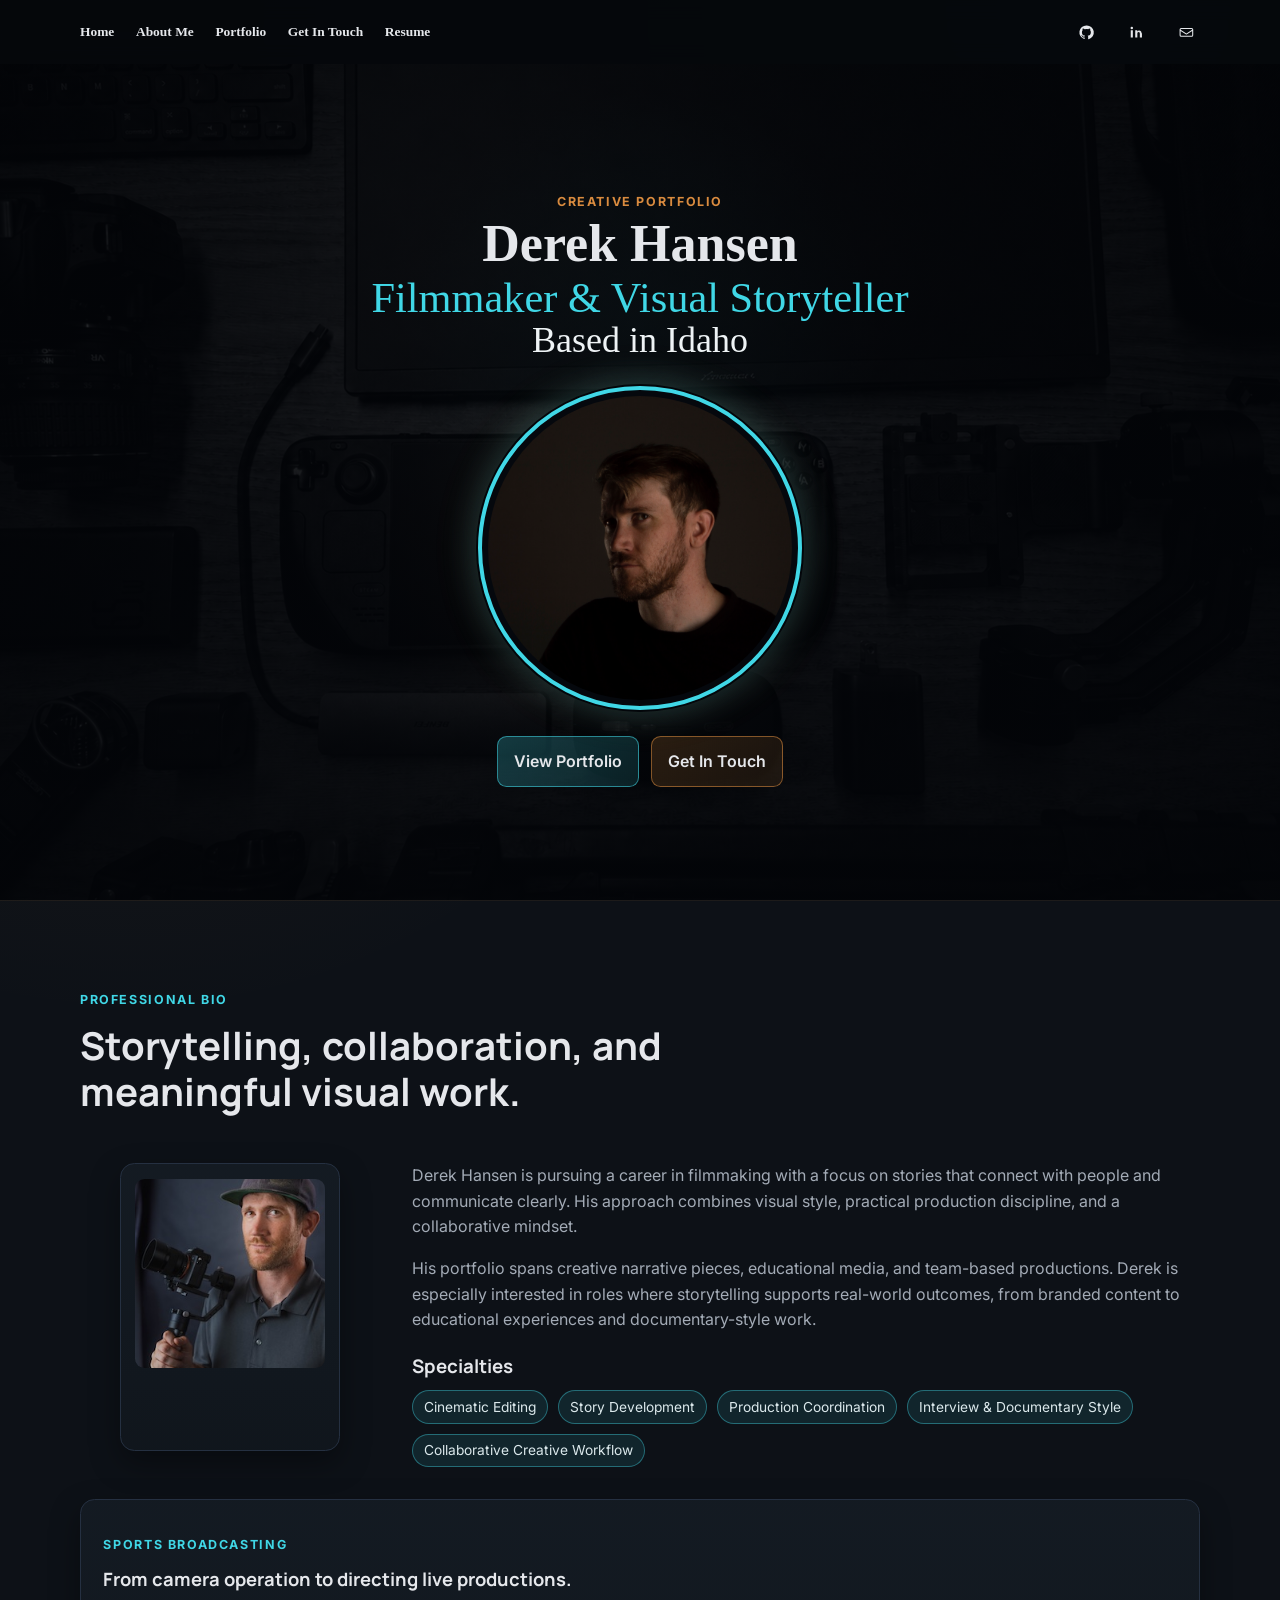
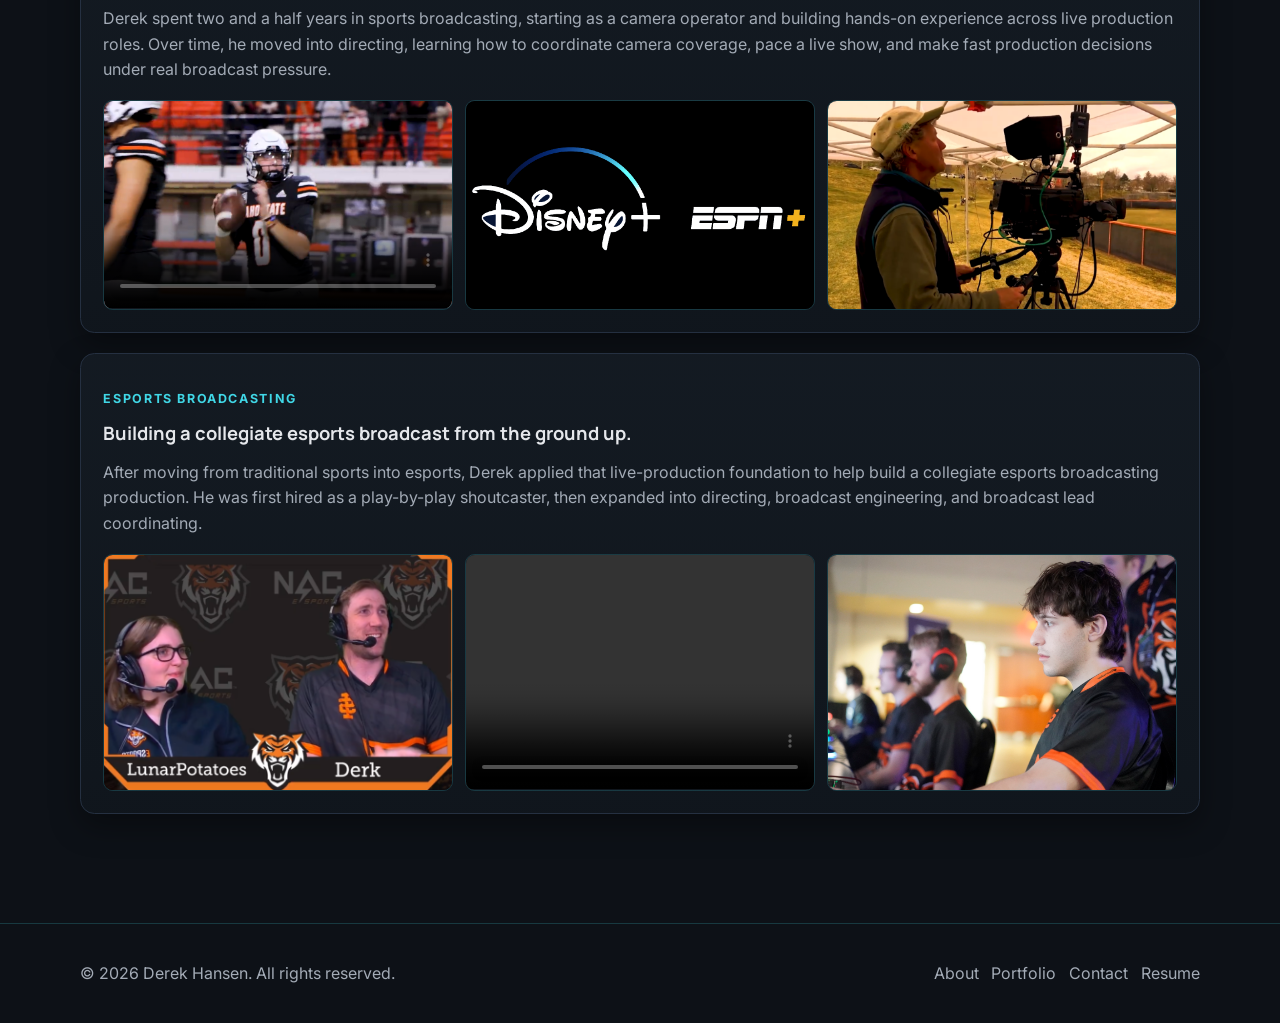
==== commit d4ecc3b1: "Reorder header navigation" ====
--- a/index.html
+++ b/index.html
@@ -21,8 +21,8 @@
       <div class="container nav-wrap home-nav-wrap">
         <nav class="home-quick-nav" aria-label="Featured navigation">
           <a href="index.html">Home</a>
+          <a href="#about">About Me</a>
           <a href="portfolio.html">Portfolio</a>
-          <a href="#about">About Me</a>
           <a href="contact.html">Get In Touch</a>
           <a href="resume.html">Resume</a>
         </nav>
